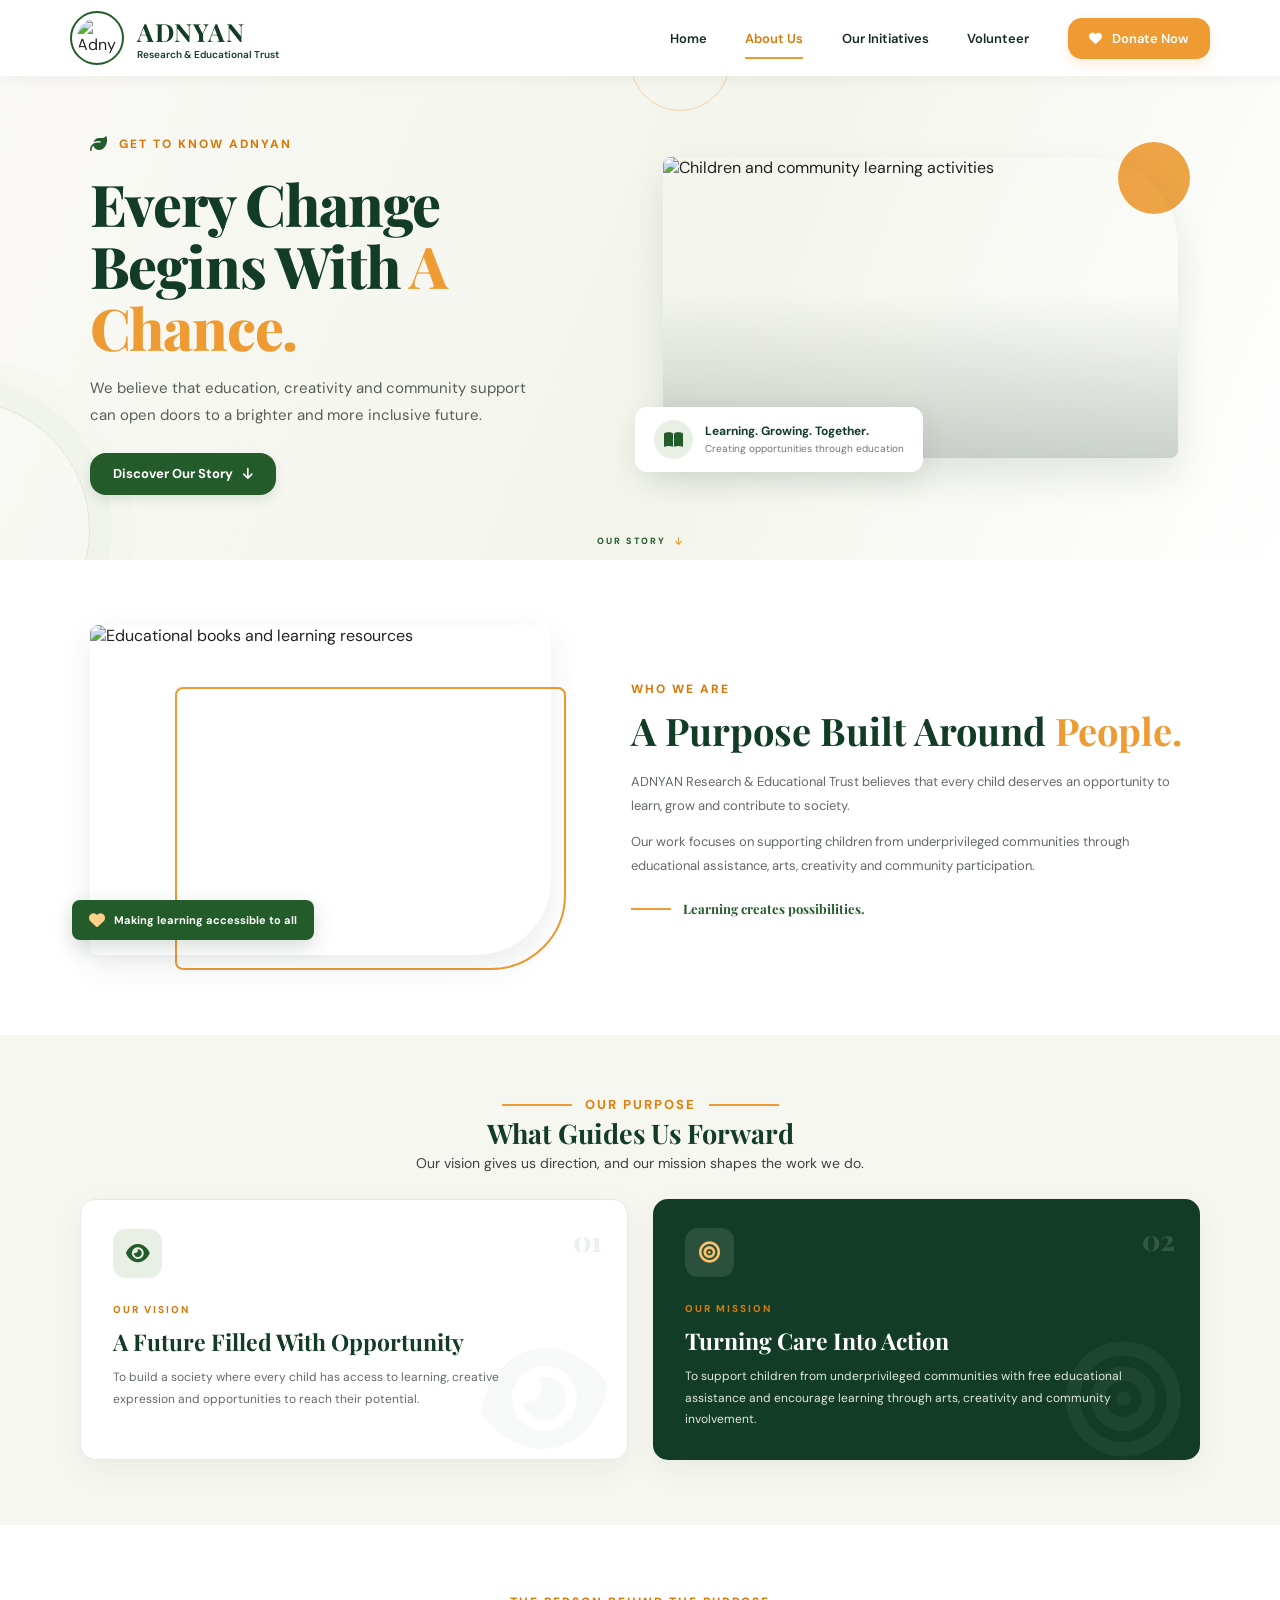
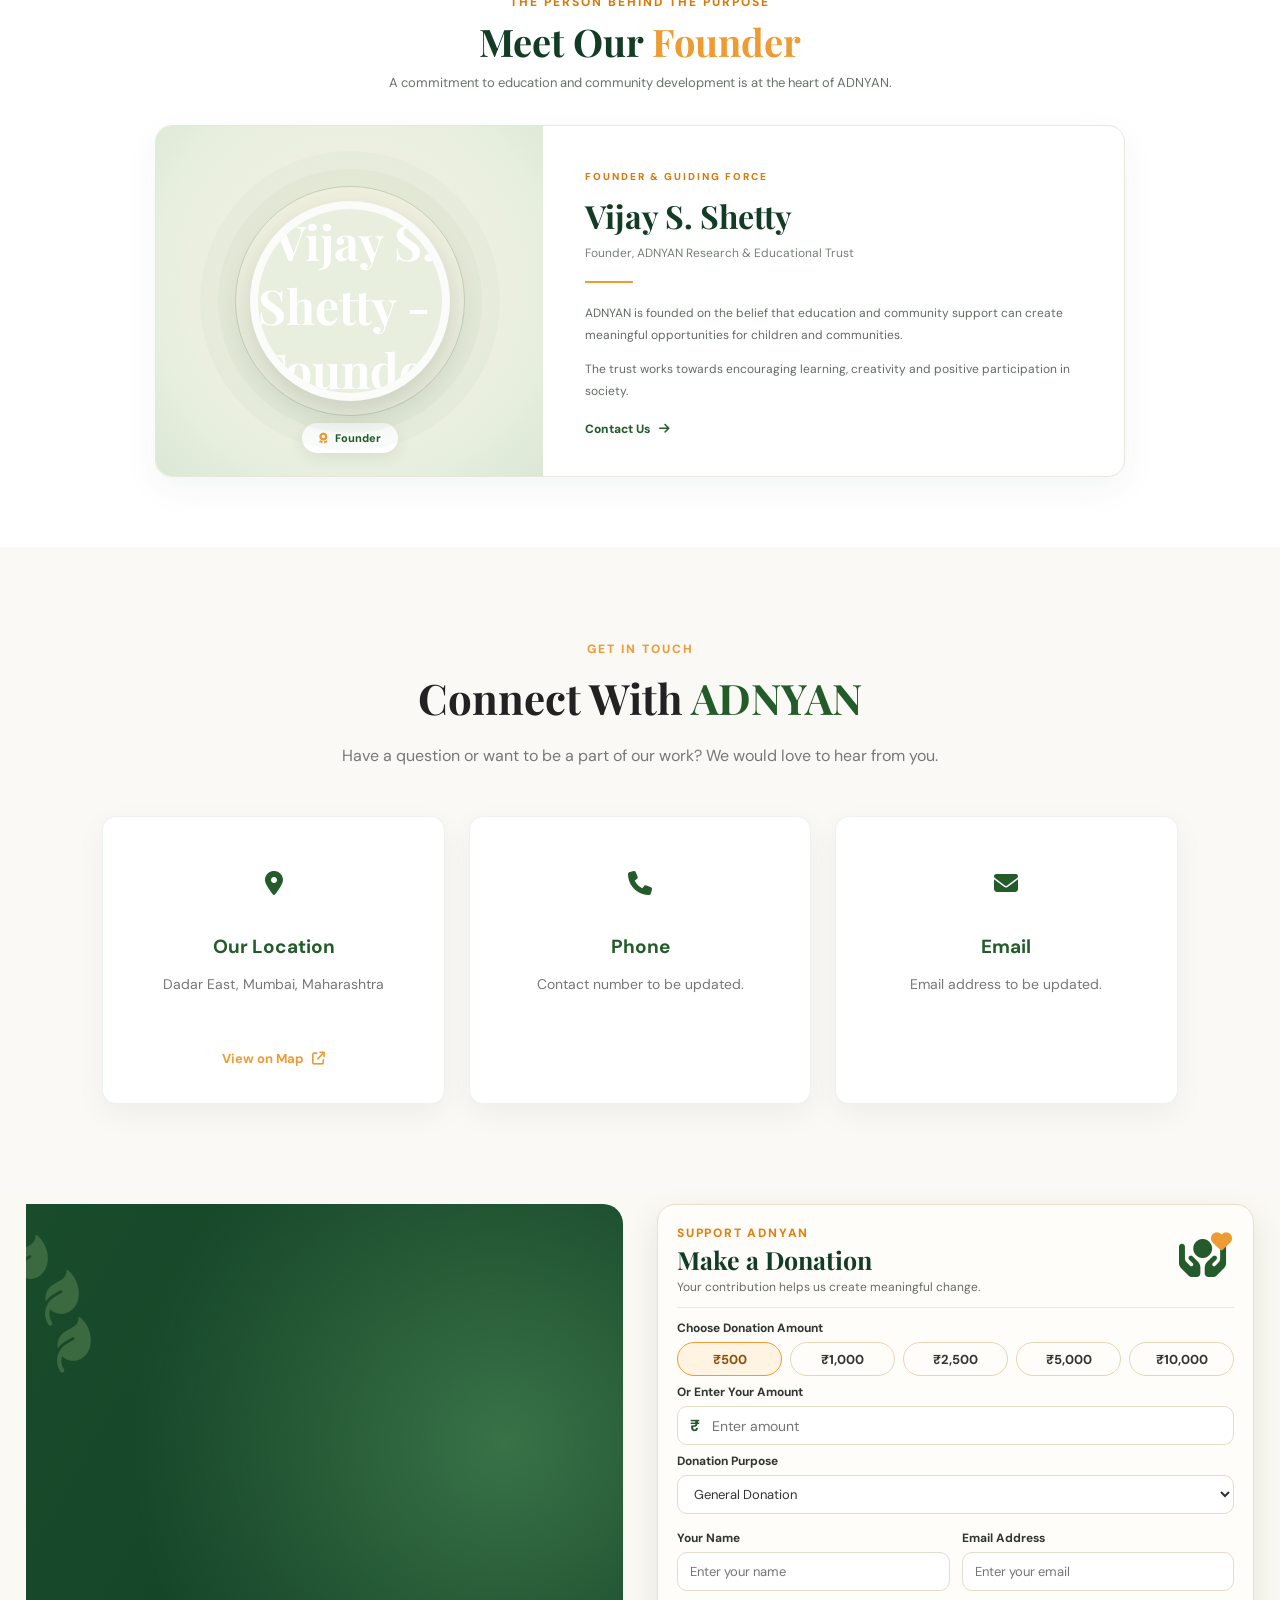
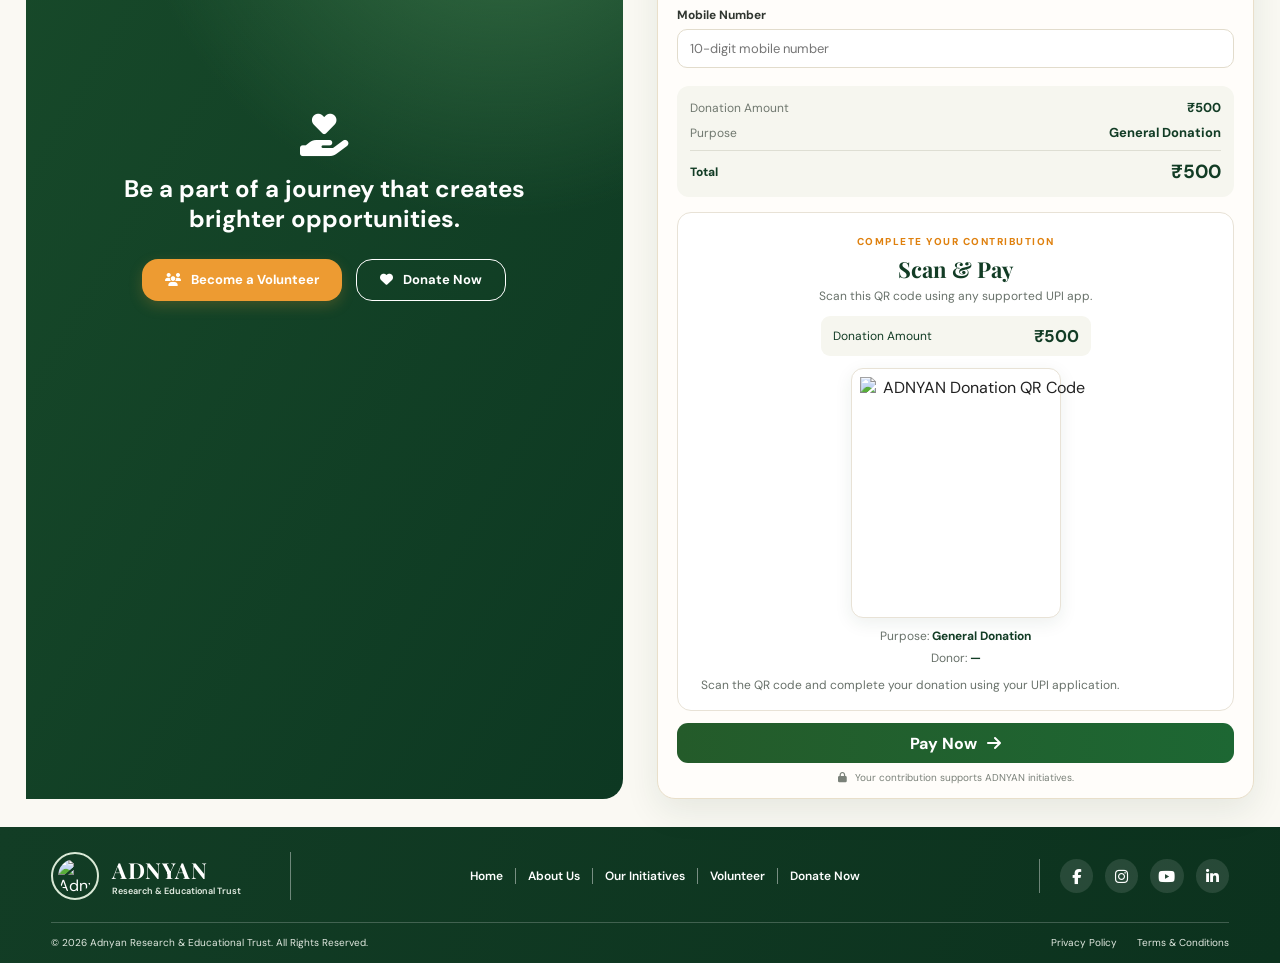
==== aboutus.html @ 784eeb5b "Add files via upload" ====
<!DOCTYPE html>
<html lang="en">
<head>
  <meta charset="UTF-8">
  <meta name="viewport" content="width=device-width, initial-scale=1.0">
  <meta name="description" content="Learn about ADNYAN Research & Educational Trust, its vision, mission and commitment to education and community development.">

  <title>About Us | ADNYAN Research & Educational Trust</title>

  <link rel="preconnect" href="https://fonts.googleapis.com">
  <link rel="preconnect" href="https://fonts.gstatic.com" crossorigin>
  <link href="https://fonts.googleapis.com/css2?family=DM+Sans:wght@400;500;600;700;800&family=Playfair+Display:wght@600;700;800&display=swap" rel="stylesheet">
  <link rel="stylesheet" href="https://cdnjs.cloudflare.com/ajax/libs/font-awesome/6.7.2/css/all.min.css">

  <link rel="stylesheet" href="aboutus.css">
  <script src="aboutus.js" defer></script>
</head>

<body>
  <!-- PAGE LOADER -->
  <div id="page-loader">
    <div class="loader-background"></div>
    <div class="loader-content">
      <div class="loader-logo-wrap">
        <div class="loader-glow"></div>
        <div class="loader-ring ring-one"></div>
        <div class="loader-ring ring-two"></div>
        <img src="images/logo.png" alt="Adnyan Logo" class="loader-logo">
      </div>
      <div class="loader-brand">
        <h1>ADNYAN</h1>
        <p>Research &amp; Educational Trust</p>
      </div>
      <div class="loader-progress">
        <div class="loader-progress-bar"></div>
      </div>
      <div class="loader-status" id="loader-text">Preparing something meaningful...</div>
    </div>
  </div>

  <div id="website">
    <!-- HEADER -->
    <header class="site-header">
      <a class="brand" href="index.html" aria-label="Adnyan home">
        <img src="images/logo.png" alt="Adnyan logo">
        <span>
          <strong>ADNYAN</strong>
          <small>Research &amp; Educational Trust</small>
        </span>
      </a>

      <button class="menu-toggle" id="menuToggle" aria-label="Open navigation" aria-expanded="false">
        <i class="fa-solid fa-bars"></i>
      </button>

      <nav class="navbar" id="navbar" aria-label="Main navigation">
        <a href="index.html">Home</a>
        <a class="active" href="aboutus.html">About Us</a>
        <a href="ourinitiative.html">Our Initiatives</a>
        <a href="volunteer.html">Volunteer</a>
        <a class="nav-donate" href="donate.html">
          <i class="fa-solid fa-heart"></i> Donate Now
        </a>
      </nav>
    </header>

    <main>
      <!-- ABOUT HERO -->
      <section class="about-hero">
        <div class="about-hero-decoration about-circle-one"></div>
        <div class="about-hero-decoration about-circle-two"></div>

        <div class="about-hero-copy reveal">
          <div class="about-eyebrow">
            <i class="fa-solid fa-leaf"></i>
            GET TO KNOW ADNYAN
          </div>

          <h1>Every Change Begins With <span>A Chance.</span></h1>

          <p>
            We believe that education, creativity and community
            support can open doors to a brighter and more inclusive future.
          </p>

          <a href="#our-story" class="btn btn-green">
            Discover Our Story
            <i class="fa-solid fa-arrow-down"></i>
          </a>
        </div>

        <div class="about-hero-visual reveal">
          <div class="about-image-frame">
            <img src="images/banner1.jpeg" alt="Children and community learning activities">
          </div>

          <div class="about-image-caption">
            <span class="caption-icon">
              <i class="fa-solid fa-book-open"></i>
            </span>
            <span>
              <strong>Learning. Growing. Together.</strong>
              <small>Creating opportunities through education</small>
            </span>
          </div>
          <span class="about-orange-dot"></span>
        </div>

        <div class="about-hero-bottom">
          <span>OUR STORY</span>
          <i class="fa-solid fa-arrow-down"></i>
        </div>
      </section>

      <!-- WHO WE ARE -->
      <section class="story-section" id="our-story">
        <div class="story-image-wrap reveal">
          <img src="images/education1.png" alt="Educational books and learning resources">
          <div class="story-image-note">
            <i class="fa-solid fa-heart"></i>
            <span>Making learning accessible to all</span>
          </div>
          <div class="story-image-outline"></div>
        </div>

        <div class="story-copy reveal">
          <span class="section-kicker">WHO WE ARE</span>
          <h2>A Purpose Built Around <span>People.</span></h2>

          <p>
            ADNYAN Research &amp; Educational Trust believes that
            every child deserves an opportunity to learn, grow
            and contribute to society.
          </p>

          <p>
            Our work focuses on supporting children from
            underprivileged communities through educational
            assistance, arts, creativity and community participation.
          </p>

          <div class="story-signature">
            <span class="signature-line"></span>
            <strong>Learning creates possibilities.</strong>
          </div>
        </div>
      </section>

      <!-- VISION AND MISSION -->
      <section class="vision-mission-section">
        <div class="section-heading">
          <span>OUR PURPOSE</span>
          <h2>What Guides Us Forward</h2>
          <p>Our vision gives us direction, and our mission shapes the work we do.</p>
        </div>

        <div class="vision-mission-grid">
          <article class="purpose-card vision-card reveal">
            <div class="purpose-icon"><i class="fa-solid fa-eye"></i></div>
            <span class="purpose-label">OUR VISION</span>
            <h3>A Future Filled With Opportunity</h3>
            <p>
              To build a society where every child has access
              to learning, creative expression and opportunities
              to reach their potential.
            </p>
            <div class="purpose-watermark"><i class="fa-solid fa-eye"></i></div>
            <span class="purpose-number">01</span>
          </article>

          <article class="purpose-card mission-card reveal">
            <div class="purpose-icon"><i class="fa-solid fa-bullseye"></i></div>
            <span class="purpose-label">OUR MISSION</span>
            <h3>Turning Care Into Action</h3>
            <p>
              To support children from underprivileged communities
              with free educational assistance and encourage
              learning through arts, creativity and community involvement.
            </p>
            <div class="purpose-watermark"><i class="fa-solid fa-bullseye"></i></div>
            <span class="purpose-number">02</span>
          </article>
        </div>
      </section>

      <!-- FOUNDER -->
      <section class="founder-section">
        <div class="founder-heading reveal">
          <span class="section-kicker">THE PERSON BEHIND THE PURPOSE</span>
          <h2>Meet Our <span>Founder</span></h2>
          <p>A commitment to education and community development is at the heart of ADNYAN.</p>
        </div>

        <div class="founder-card reveal">
          <div class="founder-visual">
            <div class="founder-photo-placeholder">
              <img src="images/founder.jpeg" alt="Vijay S. Shetty - Founder of ADNYAN">
            </div>
            <div class="founder-visual-label">
              <i class="fa-solid fa-award"></i> Founder
            </div>
            <div class="founder-visual-ring"></div>
          </div>

          <div class="founder-info">
            <span class="founder-small-title">FOUNDER &amp; GUIDING FORCE</span>
            <h3>Vijay S. Shetty</h3>
            <span class="founder-role">Founder, ADNYAN Research &amp; Educational Trust</span>
            <div class="founder-divider"></div>

            <p>
              ADNYAN is founded on the belief that education
              and community support can create meaningful
              opportunities for children and communities.
            </p>
            <p>
              The trust works towards encouraging learning,
              creativity and positive participation in society.
            </p>

            <a href="#contact-us" class="founder-link">
              Contact Us <i class="fa-solid fa-arrow-right"></i>
            </a>
          </div>
        </div>
      </section>

      <!-- CONTACT US -->
      <section class="about-contact-section" id="contact-us">
        <div class="about-contact-heading reveal">
          <span class="section-kicker">GET IN TOUCH</span>
          <h2>Connect With <span>ADNYAN</span></h2>
          <p>Have a question or want to be a part of our work? We would love to hear from you.</p>
        </div>

        <div class="about-contact-grid">
          <article class="about-contact-card reveal">
            <div class="about-contact-icon"><i class="fa-solid fa-location-dot"></i></div>
            <h3>Our Location</h3>
            <p>Dadar East, Mumbai, Maharashtra</p>
            <a href="https://www.google.com/maps/search/?api=1&query=Dadar+East+Mumbai" target="_blank" rel="noopener noreferrer">
              View on Map <i class="fa-solid fa-arrow-up-right-from-square"></i>
            </a>
          </article>

          <article class="about-contact-card reveal">
            <div class="about-contact-icon"><i class="fa-solid fa-phone"></i></div>
            <h3>Phone</h3>
            <p>Contact number to be updated.</p>
          </article>

          <article class="about-contact-card reveal">
            <div class="about-contact-icon"><i class="fa-solid fa-envelope"></i></div>
            <h3>Email</h3>
            <p>Email address to be updated.</p>
          </article>
        </div>
      </section>

      <!-- SUPPORT AND DONATION DASHBOARD -->
      <section class="support-section about-support-section" aria-label="Support and donate to Adnyan">
        <div class="volunteer-panel">
          <div class="leaf-decoration">
            <i class="fa-solid fa-leaf"></i>
            <i class="fa-solid fa-leaf"></i>
            <i class="fa-solid fa-leaf"></i>
          </div>

          <div class="support-heart">
            <i class="fa-solid fa-hand-holding-heart"></i>
          </div>

          <h2>Be a part of a journey that creates brighter opportunities.</h2>

          <div class="support-actions">
            <a class="btn btn-orange" href="volunteer.html">
              <i class="fa-solid fa-users"></i> Become a Volunteer
            </a>
            <a class="btn btn-light-outline" href="#donation-dashboard">
              <i class="fa-solid fa-heart"></i> Donate Now
            </a>
          </div>
        </div>

        <!-- DONATION DASHBOARD -->
        <section class="donation-card" id="donation-dashboard">
          <div class="donation-heading">
            <div>
              <span>SUPPORT ADNYAN</span>
              <h2 id="donation-title">Make a Donation</h2>
              <p>Your contribution helps us create meaningful change.</p>
            </div>
            <div class="donation-mark">
              <i class="fa-solid fa-hands-holding-circle"></i>
              <i class="fa-solid fa-heart"></i>
            </div>
          </div>

          <div id="donationFormView">
            <div class="donation-field">
              <label>Choose Donation Amount</label>
              <div class="amount-options">
                <button type="button" class="amount-btn active" data-amount="500">₹500</button>
                <button type="button" class="amount-btn" data-amount="1000">₹1,000</button>
                <button type="button" class="amount-btn" data-amount="2500">₹2,500</button>
                <button type="button" class="amount-btn" data-amount="5000">₹5,000</button>
                <button type="button" class="amount-btn" data-amount="10000">₹10,000</button>
              </div>
            </div>

            <div class="donation-field">
              <label for="customAmount">Or Enter Your Amount</label>
              <div class="custom-amount-box">
                <span>₹</span>
                <input type="number" id="customAmount" min="1" placeholder="Enter amount">
              </div>
            </div>

            <div class="donation-field">
              <label for="donationPurpose">Donation Purpose</label>
              <select id="donationPurpose" class="donation-select">
                <option>General Donation</option>
                <option>Educational Aid</option>
                <option>Community Nutrition</option>
                <option>Social Awareness</option>
              </select>
            </div>

            <div class="donor-grid">
              <div class="donation-field">
                <label for="donorName">Your Name</label>
                <input type="text" id="donorName" class="donation-input" placeholder="Enter your name">
              </div>

              <div class="donation-field">
                <label for="donorEmail">Email Address</label>
                <input type="email" id="donorEmail" class="donation-input" placeholder="Enter your email">
              </div>

              <div class="donation-field donor-phone">
                <label for="donorPhone">Mobile Number</label>
                <input type="tel" id="donorPhone" class="donation-input" maxlength="10" placeholder="10-digit mobile number">
              </div>
            </div>

            <div class="donation-summary">
              <div>
                <span>Donation Amount</span>
                <strong id="summaryAmount">₹500</strong>
              </div>
              <div>
                <span>Purpose</span>
                <strong id="summaryPurpose">General Donation</strong>
              </div>
              <div class="summary-total">
                <span>Total</span>
                <strong id="summaryTotal">₹500</strong>
              </div>
            </div>

            <!-- QR CODE REMAINS VISIBLE -->
            <div class="payment-step" id="paymentStep">
              <div class="payment-step-heading">
                <span class="payment-kicker">COMPLETE YOUR CONTRIBUTION</span>
                <h3>Scan &amp; Pay</h3>
                <p>Scan this QR code using any supported UPI app.</p>
              </div>

              <div class="payment-amount">
                <span>Donation Amount</span>
                <strong id="paymentAmount">₹500</strong>
              </div>

              <div class="payment-qr-frame">
                <img src="images/qrcode.jpeg" alt="ADNYAN Donation QR Code" id="donationQrImage">
              </div>

              <p class="payment-purpose">
                Purpose: <strong id="paymentPurpose">General Donation</strong>
              </p>
              <p class="payment-donor">
                Donor: <strong id="paymentDonor">—</strong>
              </p>
              <p class="payment-instruction">
                Scan the QR code and complete your donation using your UPI application.
              </p>
            </div>

            <button type="button" class="continue-btn" id="payNowBtn">
              <span>Pay Now</span>
              <i class="fa-solid fa-arrow-right"></i>
            </button>

            <p class="secure-note">
              <i class="fa-solid fa-lock"></i>
              Your contribution supports ADNYAN initiatives.
            </p>
          </div>
        </section>
      </section>
    </main>

    <!-- FOOTER -->
    <footer class="site-footer">
      <div class="footer-main">
        <a class="footer-brand" href="index.html">
          <img src="images/logo.png" alt="Adnyan logo">
          <span>
            <strong>ADNYAN</strong>
            <small>Research &amp; Educational Trust</small>
          </span>
        </a>

        <nav class="footer-nav" aria-label="Footer navigation">
          <a href="index.html">Home</a>
          <a href="aboutus.html">About Us</a>
          <a href="ourinitiative.html">Our Initiatives</a>
          <a href="volunteer.html">Volunteer</a>
          <a href="donate.html">Donate Now</a>
        </nav>

        <div class="footer-social" aria-label="Social media">
          <a href="#" aria-label="Facebook"><i class="fa-brands fa-facebook-f"></i></a>
          <a href="#" aria-label="Instagram"><i class="fa-brands fa-instagram"></i></a>
          <a href="#" aria-label="YouTube"><i class="fa-brands fa-youtube"></i></a>
          <a href="#" aria-label="LinkedIn"><i class="fa-brands fa-linkedin-in"></i></a>
        </div>
      </div>

      <div class="footer-bottom">
        <span>© 2026 Adnyan Research &amp; Educational Trust. All Rights Reserved.</span>
        <div>
          <a href="#">Privacy Policy</a>
          <a href="#">Terms &amp; Conditions</a>
        </div>
      </div>
    </footer>
  </div>
</body>
</html>
---- aboutus.css ----
:root {
  --green: #245b2a;
  --deep: #123c25;
  --deep2: #0e351f;
  --orange: #ed9b32;
  --cream: #faf9f6;
  --pale: #f5f2e9;
  --ink: #222;
  --muted: #68716a;
  --line: #e8e2d6;
  --white: #fff;
  --shadow: 0 12px 35px rgba(27,58,35,.09);
}

* {
  box-sizing: border-box;
}

html {
  scroll-behavior: smooth;
  scroll-padding-top: 90px;
}

body {
  margin: 0;
  color: var(--ink);
  background: #fff;
  font-family: 'DM Sans', Arial, sans-serif;
}

a {
  color: inherit;
  text-decoration: none;
}

img {
  display: block;
  max-width: 100%;
}

button,
input,
select {
  font: inherit;
}

.site-header {
  height: 76px;
  padding: 0 clamp(22px, 5.5vw, 78px);
  display: flex;
  align-items: center;
  justify-content: space-between;
  background: rgba(255,255,255,.97);
  position: sticky;
  top: 0;
  z-index: 20;
  box-shadow: 0 2px 15px rgba(20,45,25,.06);
}

.brand,
.footer-brand {
  display: flex;
  align-items: center;
  gap: 13px;
}

.brand img,
.footer-brand img {
  width: 54px;
  height: 54px;
  object-fit: contain;
  border: 2px solid var(--green);
  border-radius: 50%;
  padding: 5px;
}

.brand span,
.footer-brand span {
  display: flex;
  flex-direction: column;
}

.brand strong,
.footer-brand strong {
  font: 700 25px 'Playfair Display', serif;
  color: var(--deep);
  letter-spacing: .5px;
}

.brand small,
.footer-brand small {
  font: 600 10px 'DM Sans', sans-serif;
  color: var(--deep);
}

.navbar {
  display: flex;
  align-items: center;
  gap: clamp(22px, 3vw, 44px);
  height: 100%;
}

.navbar > a {
  font-size: 13px;
  font-weight: 600;
  color: #182b20;
  position: relative;
}

.navbar > a:not(.nav-donate):after {
  content: "";
  position: absolute;
  left: 0;
  bottom: -12px;
  width: 0;
  height: 2px;
  background: var(--orange);
  transition: .25s;
}

.navbar > a:hover:after,
.navbar > a.active:after {
  width: 100%;
}

.navbar > a.active {
  color: #d8790b;
}

.navbar .nav-donate {
  background: var(--orange);
  color: #fff;
  padding: 12px 21px;
  border-radius: 14px;
  box-shadow: 0 5px 12px #ed9b3230;
}

.nav-donate i {
  margin-right: 7px;
}

.menu-toggle {
  display: none;
  border: 0;
  background: none;
  color: var(--deep);
  font-size: 23px;
}

.hero {
  min-height: 340px;
  display: grid;
  grid-template-columns: 46% 54%;
  position: relative;
  overflow: hidden;
  background: linear-gradient(110deg, #fbfaf6 0%, #f7f5ed 52%, #fff 100%);
  padding: 28px clamp(28px, 6.5vw, 94px) 34px;
  align-items: center;
}

.hero:before {
  content: "";
  position: absolute;
  width: 180px;
  height: 180px;
  border: 1px solid #dfe8d3;
  border-radius: 50%;
  left: -115px;
  top: 20px;
  box-shadow: 0 0 0 22px #e7eddb55, 0 0 0 44px #e7eddb33;
}

.hero-copy {
  position: relative;
  z-index: 2;
  max-width: 520px;
  padding: 12px 0 22px;
}

.eyebrow {
  display: flex;
  align-items: center;
  gap: 12px;
  color: var(--green);
  font-size: 14px;
  font-weight: 700;
  margin-bottom: 15px;
}

.eyebrow i {
  font-size: 18px;
}

.eyebrow span {
  height: 1px;
  width: 38px;
  background: #7c9b78;
}

.hero h1 {
  font-size: clamp(28px, 3vw, 39px);
  line-height: 1.1;
  letter-spacing: -1.1px;
  color: var(--deep);
  margin: 0 0 19px;
  font-weight: 800;
  max-width: 500px;
}

.hero-copy > p {
  font-size: 16px;
  line-height: 1.55;
  max-width: 410px;
  margin: 0 0 20px;
}

.hero-actions {
  display: flex;
  gap: 13px;
  flex-wrap: wrap;
}

.btn {
  min-height: 42px;
  padding: 0 23px;
  border-radius: 16px;
  display: inline-flex;
  align-items: center;
  justify-content: center;
  gap: 10px;
  font-size: 13px;
  font-weight: 700;
  transition: .2s;
}

.btn:hover,
.continue-btn:hover {
  transform: translateY(-2px);
}

.btn-green {
  background: var(--green);
  color: #fff;
  box-shadow: 0 5px 12px #245b2a20;
}

.btn-outline {
  border: 1.5px solid var(--green);
  color: var(--deep);
  background: #fff9;
}

.hero-visual {
  height: 310px;
  position: relative;
  align-self: stretch;
  min-width: 0;
}

.hero-visual img {
  height: 100%;
  width: 100%;
  object-fit: cover;
  object-position: center 38%;
  border-radius: 0 0 0 95px;
  position: relative;
  z-index: 1;
}

.hero-image-shape {
  position: absolute;
  z-index: 2;
  pointer-events: none;
  right: -10vw;
  bottom: -45px;
  width: 115%;
  height: 90px;
  background: var(--orange);
  transform: rotate(-7deg);
  border-top: 10px solid #fff;
  border-radius: 50% 0 0 0;
}

.scroll-cue {
  position: absolute;
  bottom: 0;
  left: 49%;
  z-index: 4;
  display: flex;
  align-items: center;
  flex-direction: column;
  gap: 5px;
  color: var(--green);
  font-size: 10px;
  font-weight: 700;
}

.scroll-cue i {
  width: 26px;
  height: 26px;
  border: 1px solid var(--orange);
  background: white;
  border-radius: 50%;
  display: grid;
  place-items: center;
}

.impact-strip {
  max-width: 1360px;
  margin: 14px auto 0;
  padding: 17px 28px;
  background: #f8f5ed;
  border-radius: 18px;
  display: grid;
  grid-template-columns: repeat(4, 1fr);
}

.impact-item {
  display: flex;
  align-items: center;
  justify-content: center;
  gap: 18px;
  min-height: 54px;
  border-right: 1px solid #cfcabb;
}

.impact-item:last-child {
  border: 0;
}

.impact-item > i {
  font-size: 29px;
  color: var(--green);
}

.impact-item div {
  display: flex;
  flex-direction: column;
  gap: 1px;
}

.impact-item strong {
  font-size: 25px;
  line-height: 1.05;
  color: var(--deep);
  font-weight: 800;
}

.impact-item small {
  font-size: 12px;
  font-weight: 500;
  color: #242424;
}

.content-section {
  padding: 27px clamp(24px, 4vw, 58px) 0;
  max-width: 1440px;
  margin: auto;
}

.section-heading {
  text-align: center;
  margin: 0 auto 17px;
}

.section-heading > span {
  display: inline-flex;
  align-items: center;
  gap: 13px;
  color: #df810f;
  font-weight: 800;
  letter-spacing: 2px;
  font-size: 13px;
}

.section-heading > span:before,
.section-heading > span:after {
  content: "";
  width: 70px;
  height: 2px;
  background: var(--orange);
}

.section-heading h2 {
  font: 700 27px 'Playfair Display', serif;
  color: var(--deep);
  margin: 2px 0 3px;
}

.section-heading p {
  font-size: 14px;
  color: #414141;
  margin: 0;
}

.pillar-grid,
.activity-grid {
  display: grid;
  grid-template-columns: repeat(3, minmax(0, 1fr));
  gap: 22px;
}

.pillar-card {
  position: relative;
  background: #fff;
  border: 1px solid #ece6da;
  border-radius: 13px;
  overflow: hidden;
  box-shadow: 0 2px 5px #173d270c;
  min-width: 0;
}

.pillar-photo {
  height: 118px;
  overflow: hidden;
}

.pillar-photo img {
  width: 100%;
  height: 100%;
  object-fit: cover;
  transition: transform .4s;
}

.pillar-card:hover .pillar-photo img {
  transform: scale(1.04);
}

.pillar-icon {
  position: absolute;
  top: 88px;
  left: 50%;
  transform: translateX(-50%);
  width: 58px;
  height: 58px;
  border-radius: 50%;
  background: #fff;
  border: 1.5px solid var(--orange);
  display: grid;
  place-items: center;
  color: var(--green);
  font-size: 24px;
  box-shadow: 0 3px 10px #00000012;
}

.pillar-body {
  text-align: center;
  padding: 27px 22px 14px;
}

.pillar-body h3 {
  color: var(--deep);
  font-size: 16px;
  margin: 0 0 6px;
}

.pillar-body p {
  font-size: 13px;
  line-height: 1.4;
  margin: 0 auto 8px;
  max-width: 320px;
}

.pillar-body a {
  font-size: 12px;
  font-weight: 800;
  color: var(--green);
}

.pillar-body a i {
  margin-left: 6px;
}

.activities-section {
  padding-top: 25px;
  padding-bottom: 28px;
}

.activities-section .section-heading {
  margin-bottom: 13px;
}

.activity-grid figure {
  margin: 0;
  height: 138px;
  border-radius: 12px;
  overflow: hidden;
  position: relative;
  background: #e7eadf;
}

.activity-grid img {
  width: 100%;
  height: 100%;
  object-fit: cover;
}

.activity-grid figcaption {
  position: absolute;
  bottom: 0;
  left: 0;
  right: 0;
  padding: 23px 14px 10px;
  color: #fff;
  font-size: 13px;
  font-weight: 700;
  background: linear-gradient(transparent, #102d1dba);
}

.support-section {
  display: grid;
  grid-template-columns: 1fr 1fr;
  gap: 34px;
  padding: 0 clamp(20px, 2vw, 30px) 28px;
  align-items: stretch;
  background: #faf9f3;
}

.volunteer-panel {
  position: relative;
  min-height: 290px;
  overflow: hidden;
  border-radius: 0 20px 20px 0;
  background: radial-gradient(circle at 80% 20%, #397247 0%, transparent 35%), linear-gradient(120deg, #194c2b, #0d3822);
  color: #fff;
  display: flex;
  flex-direction: column;
  align-items: center;
  justify-content: center;
  text-align: center;
  padding: 35px 35px 30px;
}

.leaf-decoration {
  position: absolute;
  left: -8px;
  top: 30px;
  display: flex;
  flex-direction: column;
  gap: 0;
  color: #80a76b55;
  font-size: 46px;
  transform: rotate(-30deg);
}

.leaf-decoration i:nth-child(2) {
  margin-left: 20px;
}

.leaf-decoration i:nth-child(3) {
  margin-left: -7px;
}

.support-heart {
  font-size: 43px;
  margin-bottom: 10px;
  color: #fff;
}

.volunteer-panel h2 {
  font-size: 24px;
  line-height: 1.25;
  max-width: 470px;
  margin: 0 0 25px;
}

.support-actions {
  display: flex;
  gap: 14px;
  justify-content: center;
  flex-wrap: wrap;
}

.btn-orange {
  background: var(--orange);
  color: white;
  box-shadow: 0 5px 14px #ed9b3235;
}

.btn-light-outline {
  border: 1.5px solid #fff;
  color: #fff;
  background: transparent;
}

.donation-card {
  background: #fffdfa;
  border: 1px solid #e9dfca;
  border-radius: 18px;
  padding: 17px 20px 15px;
  box-shadow: var(--shadow);
  align-self: center;
  width: 100%;
  max-width: 660px;
  margin: auto;
}

.donation-heading {
  display: flex;
  justify-content: space-between;
  align-items: center;
  border-bottom: 1px solid #eee8dc;
  padding-bottom: 12px;
  margin-bottom: 12px;
}

.donation-heading span {
  font-size: 12px;
  font-weight: 800;
  letter-spacing: 1.8px;
  color: #df810f;
}

.donation-heading h2 {
  font: 700 25px 'Playfair Display', serif;
  color: var(--deep);
  margin: 1px 0 3px;
}

.donation-heading p {
  font-size: 12px;
  color: #656b65;
  margin: 0;
}

.donation-mark {
  width: 62px;
  height: 62px;
  position: relative;
  display: grid;
  place-items: center;
  color: var(--green);
  font-size: 38px;
}

.donation-mark .fa-heart {
  position: absolute;
  color: var(--orange);
  font-size: 21px;
  top: 4px;
  right: 2px;
}

.donation-field {
  margin: 10px 0;
}

.donation-field > label {
  display: block;
  font-size: 12px;
  font-weight: 700;
  color: #303630;
  margin-bottom: 6px;
}

.amount-options {
  display: grid;
  grid-template-columns: repeat(5, 1fr);
  gap: 8px;
}

.amount-btn {
  min-height: 36px;
  border: 1px solid #e7d5b7;
  border-radius: 22px;
  background: #fffdfa;
  color: #333;
  font-size: 13px;
  font-weight: 700;
  cursor: pointer;
  transition: .2s;
}

.amount-btn:hover,
.amount-btn.active {
  border-color: var(--orange);
  background: #fff3e2;
  color: #8b4e08;
}

.custom-amount-box {
  height: 39px;
  border: 1px solid #e2dccc;
  border-radius: 10px;
  display: flex;
  align-items: center;
  gap: 10px;
  padding: 0 12px;
  background: #fff;
}

.custom-amount-box span {
  color: var(--green);
  font-weight: 800;
}

.custom-amount-box input {
  border: 0;
  outline: 0;
  width: 100%;
  font-size: 14px;
  background: transparent;
}

.donation-select,
.donation-input {
  width: 100%;
  height: 39px;
  border: 1px solid #e2dccc;
  border-radius: 10px;
  padding: 0 12px;
  background: #fff;
  color: #333;
  outline-color: var(--green);
  font-size: 13px;
}

.donor-grid {
  display: grid;
  grid-template-columns: 1fr 1fr;
  gap: 0 12px;
}

.donor-phone {
  grid-column: 1/-1;
}

.donation-summary {
  background: #f6f6ef;
  border-radius: 12px;
  padding: 11px 14px;
  margin: 12px 0;
}

.donation-summary > div {
  display: flex;
  justify-content: space-between;
  align-items: center;
  padding: 4px 0;
  font-size: 12px;
}

.donation-summary span {
  color: #70786f;
}

.donation-summary strong {
  color: var(--deep);
  font-size: 13px;
}

.donation-summary .summary-total {
  border-top: 1px solid #deded3;
  margin-top: 5px;
  padding-top: 8px;
}

.summary-total span {
  font-weight: 800;
  color: var(--deep);
}

.summary-total strong {
  font-size: 19px;
}

.continue-btn {
  width: 100%;
  height: 40px;
  border: 0;
  border-radius: 11px;
  background: linear-gradient(90deg, var(--green), #1d6733);
  color: #fff;
  font-weight: 800;
  cursor: pointer;
  display: flex;
  justify-content: center;
  align-items: center;
  gap: 10px;
  transition: .2s;
}

.secure-note {
  text-align: center;
  font-size: 10px;
  color: #7a8179;
  margin: 8px 0 0;
}

.secure-note i {
  margin-right: 5px;
}

.site-footer {
  background: linear-gradient(110deg, #123d25, #0c321e);
  color: #fff;
  padding: 25px clamp(25px, 4vw, 55px) 14px;
}

.footer-main {
  display: grid;
  grid-template-columns: 240px 1fr 190px;
  align-items: center;
  gap: 25px;
  padding-bottom: 22px;
  border-bottom: 1px solid #ffffff35;
}

.footer-brand {
  padding-right: 24px;
  border-right: 1px solid #ffffff65;
}

.footer-brand img {
  border-color: #d9e9d6;
  width: 48px;
  height: 48px;
}

.footer-brand strong {
  color: #fff;
  font-size: 22px;
}

.footer-brand small {
  color: #e5eee4;
  font-size: 9px;
}

.footer-nav {
  display: flex;
  justify-content: center;
  align-items: center;
  gap: 0;
  flex-wrap: wrap;
}

.footer-nav a {
  font-size: 12px;
  font-weight: 600;
  padding: 0 12px;
  border-right: 1px solid #ffffff70;
}

.footer-nav a:last-child {
  border: 0;
}

.footer-social {
  display: flex;
  justify-content: flex-end;
  gap: 12px;
  padding-left: 20px;
  border-left: 1px solid #ffffff65;
}

.footer-social a {
  width: 34px;
  height: 34px;
  border-radius: 50%;
  display: grid;
  place-items: center;
  background: #ffffff1c;
  color: #fff;
  font-size: 15px;
  transition: .2s;
}

.footer-social a:hover {
  background: var(--orange);
}

.footer-bottom {
  display: flex;
  justify-content: space-between;
  gap: 15px;
  padding-top: 13px;
  font-size: 10px;
  color: #e2e9e1;
}

.footer-bottom div {
  display: flex;
  gap: 20px;
}

.footer-bottom a:hover {
  text-decoration: underline;
}

@media (max-width: 900px) {
  .hero {
    grid-template-columns: 1fr 1fr;
    padding-left: 28px;
    padding-right: 28px;
  }

  .hero h1 {
    font-size: 30px;
  }

  .impact-strip {
    margin-left: 15px;
    margin-right: 15px;
    padding: 14px;
  }

  .impact-item {
    gap: 10px;
  }

  .impact-item > i {
    font-size: 23px;
  }

  .impact-item strong {
    font-size: 21px;
  }

  .impact-item small {
    font-size: 10px;
  }

  .support-section {
    gap: 18px;
  }

  .volunteer-panel {
    padding: 25px 18px;
  }

  .volunteer-panel h2 {
    font-size: 21px;
  }

  .donation-card {
    padding: 15px;
  }

  .footer-main {
    grid-template-columns: 190px 1fr;
  }

  .footer-social {
    grid-column: 1/-1;
    border: 0;
    padding: 0;
    justify-content: center;
  }

  .footer-nav a {
    padding: 5px 8px;
  }
}

@media (max-width: 650px) {
  .site-header {
    height: 68px;
    padding: 0 18px;
  }

  .brand img {
    width: 45px;
    height: 45px;
  }

  .brand strong {
    font-size: 21px;
  }

  .brand small {
    font-size: 9px;
  }

  .menu-toggle {
    display: block;
  }

  .navbar {
    display: none;
    position: absolute;
    top: 68px;
    left: 0;
    right: 0;
    height: auto;
    padding: 16px 22px 20px;
    background: #fff;
    box-shadow: 0 12px 18px #173d2715;
    flex-direction: column;
    align-items: stretch;
    gap: 0;
  }

  .navbar.open {
    display: flex;
  }

  .navbar > a {
    padding: 12px 4px;
  }

  .navbar > a:not(.nav-donate):after {
    display: none;
  }

  .navbar .nav-donate {
    text-align: center;
    margin-top: 8px;
  }

  .hero {
    display: flex;
    flex-direction: column;
    align-items: stretch;
    padding: 30px 20px 38px;
    gap: 22px;
  }

  .hero-copy {
    padding: 0;
  }

  .hero h1 {
    font-size: 30px;
  }

  .hero-copy > p {
    font-size: 14px;
  }

  .hero-visual {
    height: 230px;
  }

  .hero-visual img {
    border-radius: 18px 18px 18px 55px;
  }

  .hero-image-shape {
    bottom: -37px;
    height: 65px;
  }

  .scroll-cue {
    left: calc(50% - 13px);
    bottom: 1px;
  }

  .impact-strip {
    grid-template-columns: 1fr 1fr;
    gap: 0;
    margin: 12px 12px 0;
    padding: 10px;
  }

  .impact-item {
    justify-content: flex-start;
    padding: 12px 8px;
    border-right: 0;
    border-bottom: 1px solid #d8d3c7;
  }

  .impact-item:nth-child(odd) {
    border-right: 1px solid #d8d3c7;
  }

  .impact-item:nth-last-child(-n+2) {
    border-bottom: 0;
  }

  .impact-item > i {
    font-size: 22px;
  }

  .impact-item strong {
    font-size: 20px;
  }

  .impact-item small {
    font-size: 10px;
  }

  .content-section {
    padding: 27px 16px 0;
  }

  .section-heading h2 {
    font-size: 24px;
  }

  .section-heading p {
    font-size: 12px;
  }

  .section-heading > span:before,
  .section-heading > span:after {
    width: 35px;
  }

  .pillar-grid,
  .activity-grid {
    grid-template-columns: 1fr;
    gap: 15px;
  }

  .pillar-photo {
    height: 160px;
  }

  .pillar-icon {
    top: 130px;
  }

  .pillar-body {
    padding-top: 28px;
  }

  .activity-grid figure {
    height: 190px;
  }

  .activities-section {
    padding-bottom: 24px;
  }

  .support-section {
    grid-template-columns: 1fr;
    padding: 0 12px 22px;
    gap: 14px;
  }

  .volunteer-panel {
    min-height: 255px;
    border-radius: 17px;
    padding: 28px 18px;
  }

  .volunteer-panel h2 {
    font-size: 22px;
  }

  .support-actions {
    gap: 9px;
  }

  .btn {
    padding: 0 15px;
    font-size: 12px;
  }

  .donation-card {
    padding: 16px 14px;
  }

  .donation-heading h2 {
    font-size: 23px;
  }

  .donation-heading p {
    font-size: 11px;
  }

  .donation-mark {
    font-size: 31px;
    width: 48px;
  }

  .amount-options {
    grid-template-columns: repeat(3, 1fr);
  }

  .donor-grid {
    grid-template-columns: 1fr;
  }

  .donor-phone {
    grid-column: auto;
  }

  .site-footer {
    padding: 23px 18px 14px;
  }

  .footer-main {
    grid-template-columns: 1fr;
    justify-items: center;
    gap: 18px;
  }

  .footer-brand {
    border: 0;
    padding: 0;
  }

  .footer-nav {
    gap: 4px 0;
  }

  .footer-nav a {
    font-size: 11px;
    padding: 5px 8px;
  }

  .footer-social {
    grid-column: auto;
  }

  .footer-bottom {
    flex-direction: column;
    align-items: center;
    text-align: center;
    font-size: 9px;
  }

  .footer-bottom div {
    gap: 14px;
  }
}

@media (prefers-reduced-motion: reduce) {
  html {
    scroll-behavior: auto;
  }

  *,
  *:before,
  *:after {
    transition: none !important;
    animation: none !important;
  }
}


/* =========================================================
   ORIGINAL ADNYAN PAGE LOADER
========================================================= */

#website {
  opacity: 0;
  visibility: hidden;
  transform: translateY(20px) scale(.99);
  transition: opacity .9s ease, transform .9s ease, visibility .9s;
}

body.loaded #website {
  opacity: 1;
  visibility: visible;
  transform: translateY(0) scale(1);
}

#page-loader {
  position: fixed;
  inset: 0;
  z-index: 99999;
  display: flex;
  align-items: center;
  justify-content: center;
  background: radial-gradient(circle at center, #284d30 0%, #142d20 45%, #081a12 100%);
  transition: opacity .8s ease, visibility .8s ease;
}

#page-loader.hide {
  opacity: 0;
  visibility: hidden;
}

.loader-background {
  position: absolute;
  inset: 0;
  opacity: .15;
  background-image:
    linear-gradient(rgba(255,255,255,.05) 1px, transparent 1px),
    linear-gradient(90deg, rgba(255,255,255,.05) 1px, transparent 1px);
  background-size: 50px 50px;
}

.loader-content {
  position: relative;
  z-index: 5;
  text-align: center;
}

.loader-logo-wrap {
  position: relative;
  width: 145px;
  height: 145px;
  margin: 0 auto 25px;
  display: flex;
  align-items: center;
  justify-content: center;
}

.loader-logo {
  width: 82px;
  height: 82px;
  object-fit: contain;
}

.loader-glow {
  position: absolute;
  width: 110px;
  height: 110px;
  border-radius: 50%;
  background: radial-gradient(circle, rgba(237,155,50,.4), transparent 70%);
  animation: pulse 2s infinite;
}

.loader-ring {
  position: absolute;
  inset: 5px;
  border-radius: 50%;
  border: 1px solid rgba(255,255,255,.25);
}

.ring-one {
  border-top-color: var(--orange);
  animation: rotate 4s linear infinite;
}

.ring-two {
  inset: 18px;
  border-bottom-color: var(--orange);
  animation: rotateReverse 3s linear infinite;
}

.loader-brand h1 {
  color: #fff;
  font-size: 38px;
  letter-spacing: 5px;
  margin: 0;
}

.loader-brand p {
  margin-top: 7px;
  color: rgba(255,255,255,.65);
  font-size: 11px;
  letter-spacing: 2px;
}

.loader-progress {
  width: 220px;
  height: 3px;
  margin: 25px auto 12px;
  overflow: hidden;
  background: rgba(255,255,255,.12);
}

.loader-progress-bar {
  height: 100%;
  width: 0;
  background: linear-gradient(90deg, var(--orange), #ffd18a);
  animation: loading 2.3s forwards;
}

.loader-status {
  color: rgba(255,255,255,.5);
  font-size: 11px;
}

@keyframes loading {
  0% {
    width: 0;
  }

  100% {
    width: 100%;
  }
}

@keyframes pulse {
  0%, 100% {
    transform: scale(.8);
    opacity: .5;
  }

  50% {
    transform: scale(1.2);
    opacity: 1;
  }
}

@keyframes rotate {
  to {
    transform: rotate(360deg);
  }
}

@keyframes rotateReverse {
  to {
    transform: rotate(-360deg);
  }
}

/* FOOTER: orange hover effect for all five page links */

.footer-nav a {
  transition: color .25s ease, background-color .25s ease;
}

.footer-nav a:hover,
.footer-nav a:focus-visible {
  color: var(--orange);
}

.footer-bottom a {
  transition: color .25s ease;
}

.footer-bottom a:hover,
.footer-bottom a:focus-visible {
  color: var(--orange);
}

/* Keep the donation dashboard compact without removing fields */

.donation-card {
  padding: 16px 19px 14px;
}

.donation-field {
  margin: 8px 0;
}

.donation-summary {
  padding: 9px 13px;
  margin: 10px 0;
}

.amount-btn {
  min-height: 34px;
}

@media (prefers-reduced-motion: reduce) {
  #website,
  #page-loader,
  .loader-glow,
  .loader-ring,
  .loader-progress-bar {
    transition: none !important;
    animation: none !important;
  }
}


/* Keep animated impact numbers aligned while they count up. */

.impact-item strong .counter {
  display: inline-block;
  min-width: 1ch;
  font-variant-numeric: tabular-nums;
}


/* =========================================================
   ABOUT US PAGE - MATCHING ADNYAN HOME PAGE DESIGN
========================================================= */

.about-hero {
  min-height: 410px;
  position: relative;
  overflow: hidden;
  display: grid;
  grid-template-columns: 1fr 1fr;
  align-items: center;
  gap: 45px;
  padding: 48px clamp(28px, 7vw, 100px) 55px;
  background: linear-gradient(112deg, #faf9f6 0%, #f3f5ec 55%, #fff 100%);
}

.about-hero-copy {
  position: relative;
  z-index: 2;
  max-width: 560px;
  padding: 10px 0;
}

.about-eyebrow,
.section-kicker {
  display: inline-flex;
  align-items: center;
  gap: 10px;
  color: #d8790b;
  font-size: 12px;
  font-weight: 800;
  letter-spacing: 2px;
}

.about-eyebrow i {
  font-size: 17px;
  color: var(--green);
}

.about-hero h1 {
  max-width: 560px;
  margin: 17px 0 16px;
  color: var(--deep);
  font: 800 clamp(36px, 4.5vw, 58px)/1.08 'Playfair Display', serif;
  letter-spacing: -1.2px;
}

.about-hero h1 span,
.story-copy h2 span,
.founder-heading h2 span {
  color: var(--orange);
}

.about-hero-copy > p {
  max-width: 450px;
  margin: 0 0 24px;
  color: #555f56;
  font-size: 15px;
  line-height: 1.8;
}

.about-hero-visual {
  height: 315px;
  position: relative;
  z-index: 1;
  max-width: 590px;
  width: 100%;
  justify-self: end;
  padding: 0 12px 14px 0;
}

.about-image-frame {
  height: 100%;
  width: 100%;
  overflow: hidden;
  border-radius: 8px 90px 8px 8px;
  position: relative;
  z-index: 1;
  box-shadow: 0 18px 38px #183b241c;
}

.about-image-frame:after {
  content: "";
  position: absolute;
  inset: 0;
  background: linear-gradient(0deg, #102b1b35, transparent 55%);
}

.about-image-frame img {
  width: 100%;
  height: 100%;
  object-fit: cover;
  object-position: center 38%;
}

.about-image-caption {
  position: absolute;
  z-index: 3;
  left: -28px;
  bottom: 0;
  display: flex;
  align-items: center;
  gap: 12px;
  padding: 13px 19px;
  background: #fff;
  border-radius: 12px;
  box-shadow: 0 9px 28px #193b241a;
}

.caption-icon {
  width: 39px;
  height: 39px;
  border-radius: 50%;
  display: grid;
  place-items: center;
  background: #e8f0e5;
  color: var(--green);
  font-size: 17px;
}

.about-image-caption > span:last-child {
  display: flex;
  flex-direction: column;
  gap: 3px;
}

.about-image-caption strong {
  font-size: 12px;
  color: var(--deep);
}

.about-image-caption small {
  font-size: 10px;
  color: #6d766d;
}

.about-orange-dot {
  position: absolute;
  z-index: 0;
  right: 0;
  top: -15px;
  width: 72px;
  height: 72px;
  border-radius: 50%;
  background: var(--orange);
  opacity: .9;
}

.about-hero-decoration {
  position: absolute;
  border: 1px solid #dce8d8;
  border-radius: 50%;
  pointer-events: none;
}

.about-circle-one {
  width: 260px;
  height: 260px;
  left: -170px;
  bottom: -100px;
  box-shadow: 0 0 0 22px #e5eddf55, 0 0 0 44px #e5eddf33;
}

.about-circle-two {
  width: 100px;
  height: 100px;
  right: 43%;
  top: -65px;
  border-color: #ed9b3260;
}

.about-hero-bottom {
  position: absolute;
  bottom: 13px;
  left: 50%;
  transform: translateX(-50%);
  display: flex;
  align-items: center;
  gap: 9px;
  color: var(--green);
  font-size: 9px;
  font-weight: 800;
  letter-spacing: 2px;
}

.about-hero-bottom i {
  color: var(--orange);
}

.story-section {
  max-width: 1300px;
  margin: 0 auto;
  padding: 65px clamp(25px, 7vw, 95px);
  display: grid;
  grid-template-columns: .92fr 1.08fr;
  align-items: center;
  gap: 65px;
}

.story-image-wrap {
  height: 345px;
  position: relative;
  padding: 0 15px 15px 0;
}

.story-image-wrap > img {
  width: 100%;
  height: 100%;
  object-fit: cover;
  border-radius: 8px 8px 75px 8px;
  position: relative;
  z-index: 1;
  box-shadow: 0 12px 32px #183b2417;
}

.story-image-outline {
  position: absolute;
  right: 0;
  bottom: 0;
  width: 82%;
  height: 82%;
  border: 2px solid var(--orange);
  border-radius: 8px 8px 75px 8px;
}

.story-image-note {
  position: absolute;
  z-index: 2;
  left: -18px;
  bottom: 30px;
  display: flex;
  align-items: center;
  gap: 9px;
  background: var(--green);
  color: #fff;
  padding: 12px 17px;
  border-radius: 8px;
  font-size: 11px;
  font-weight: 700;
  box-shadow: 0 7px 20px #153b252c;
}

.story-image-note i {
  color: #ffd18a;
  font-size: 16px;
}

.story-copy h2,
.founder-heading h2 {
  font: 700 clamp(27px, 3vw, 38px)/1.2 'Playfair Display', serif;
  color: var(--deep);
  margin: 10px 0 17px;
}

.story-copy > p {
  font-size: 13px;
  line-height: 1.85;
  color: #626b63;
  margin: 0 0 12px;
}

.story-signature {
  display: flex;
  align-items: center;
  gap: 12px;
  margin-top: 22px;
  color: var(--green);
  font: 700 13px 'Playfair Display', serif;
}

.signature-line {
  width: 40px;
  height: 2px;
  background: var(--orange);
}

.vision-mission-section {
  padding: 55px clamp(22px, 6vw, 85px) 65px;
  background: #f7f7f1;
}

.section-heading {
  margin-bottom: 27px;
}

.section-heading > span {
  letter-spacing: 2px;
}

.vision-mission-grid {
  max-width: 1120px;
  margin: auto;
  display: grid;
  grid-template-columns: 1fr 1fr;
  gap: 25px;
}

.purpose-card {
  min-height: 255px;
  position: relative;
  overflow: hidden;
  padding: 29px 32px;
  border-radius: 15px;
  box-shadow: 0 10px 28px #183b2410;
}

.vision-card {
  background: #fff;
  border: 1px solid #e7ebdf;
}

.mission-card {
  background: var(--deep);
  color: #fff;
}

.purpose-icon {
  width: 49px;
  height: 49px;
  display: grid;
  place-items: center;
  border-radius: 13px;
  background: #e8f0e5;
  color: var(--green);
  font-size: 21px;
  margin-bottom: 19px;
}

.mission-card .purpose-icon {
  background: #ffffff1b;
  color: #ffc16b;
}

.purpose-label {
  font-size: 10px;
  letter-spacing: 2px;
  font-weight: 800;
  color: #d8790b;
}

.purpose-card h3 {
  position: relative;
  z-index: 1;
  font: 700 23px 'Playfair Display', serif;
  color: var(--deep);
  margin: 8px 0 10px;
}

.mission-card h3 {
  color: #fff;
}

.purpose-card p {
  position: relative;
  z-index: 1;
  max-width: 440px;
  font-size: 12px;
  line-height: 1.8;
  color: #626b63;
  margin: 0;
}

.mission-card p {
  color: #e0e9df;
}

.purpose-watermark {
  position: absolute;
  right: 18px;
  bottom: -18px;
  font-size: 115px;
  color: #245b2a0a;
  transform: rotate(-12deg);
}

.mission-card .purpose-watermark {
  color: #ffffff0c;
}

.purpose-number {
  position: absolute;
  right: 25px;
  top: 22px;
  color: #245b2a18;
  font: 800 28px 'Playfair Display', serif;
}

.mission-card .purpose-number {
  color: #ffffff24;
}

.founder-section {
  padding: 65px clamp(22px, 6vw, 85px) 70px;
  max-width: 1300px;
  margin: auto;
}

.founder-heading {
  text-align: center;
  margin: 0 auto 30px;
  max-width: 620px;
}

.founder-heading h2 {
  margin: 8px 0;
}

.founder-heading > p {
  font-size: 13px;
  color: #697169;
  line-height: 1.7;
  margin: 0;
}

.founder-card {
  display: grid;
  grid-template-columns: .8fr 1.2fr;
  max-width: 970px;
  margin: auto;
  background: #fff;
  border: 1px solid #e9e6dc;
  border-radius: 17px;
  overflow: hidden;
  box-shadow: 0 12px 35px #173d270d;
}

.founder-visual {
  min-height: 330px;
  position: relative;
  display: grid;
  place-items: center;
  overflow: hidden;
  background: radial-gradient(circle at 50% 45%, #f8f1df 0%, #e8efdf 70%, #dbe7d5 100%);
}

.founder-photo-placeholder {
  width: 170px;
  height: 170px;
  border-radius: 50%;
  display: grid;
  place-items: center;
  position: relative;
  background: linear-gradient(145deg, #245b2a, #123c25);
  border: 8px solid #ffffffb8;
  box-shadow: 0 12px 30px #173d2730;
  color: #fff;
  font: 700 48px 'Playfair Display', serif;
}

.founder-photo-placeholder i {
  position: absolute;
  right: -17px;
  bottom: 5px;
  width: 43px;
  height: 43px;
  display: grid;
  place-items: center;
  border-radius: 50%;
  background: var(--orange);
  border: 4px solid #fff;
  color: #fff;
  font-size: 16px;
}

.founder-visual-ring {
  position: absolute;
  width: 230px;
  height: 230px;
  border: 1px solid #245b2a35;
  border-radius: 50%;
  box-shadow: 0 0 0 17px #245b2a08, 0 0 0 35px #245b2a06;
  pointer-events: none;
}

.founder-visual-label {
  position: absolute;
  bottom: 23px;
  left: 50%;
  transform: translateX(-50%);
  display: flex;
  align-items: center;
  gap: 8px;
  padding: 8px 17px;
  border-radius: 30px;
  background: #fff;
  color: var(--green);
  font-size: 11px;
  font-weight: 800;
  box-shadow: 0 5px 16px #173d2715;
  white-space: nowrap;
}

.founder-visual-label i {
  color: var(--orange);
}

.founder-info {
  padding: 38px 42px;
  align-self: center;
}

.founder-small-title {
  font-size: 10px;
  font-weight: 800;
  letter-spacing: 2px;
  color: #d8790b;
}

.founder-info h3 {
  font: 700 32px 'Playfair Display', serif;
  color: var(--deep);
  margin: 9px 0 4px;
}

.founder-role {
  font-size: 12px;
  color: #768076;
}

.founder-divider {
  height: 2px;
  width: 48px;
  background: var(--orange);
  margin: 19px 0;
}

.founder-info p {
  font-size: 12px;
  line-height: 1.85;
  color: #626b63;
  margin: 0 0 12px;
}

.founder-link {
  display: inline-flex;
  align-items: center;
  gap: 9px;
  margin-top: 7px;
  color: var(--green);
  font-size: 12px;
  font-weight: 800;
  transition: .2s;
}

.founder-link:hover {
  color: #d8790b;
  gap: 13px;
}

.values-section {
  padding: 58px clamp(22px, 5vw, 75px) 70px;
  background: #faf9f6;
}

.values-grid {
  max-width: 1200px;
  margin: auto;
  display: grid;
  grid-template-columns: repeat(5, minmax(0, 1fr));
  gap: 15px;
}

.value-card {
  position: relative;
  min-height: 205px;
  padding: 23px 17px 20px;
  background: #fff;
  border: 1px solid #eee9df;
  border-radius: 13px;
  overflow: hidden;
  transition: transform .25s, box-shadow .25s, border-color .25s;
}

.value-card:hover {
  transform: translateY(-6px);
  border-color: #edc58f;
  box-shadow: 0 12px 25px #183b2410;
}

.value-icon {
  width: 43px;
  height: 43px;
  display: grid;
  place-items: center;
  border-radius: 12px;
  background: #eaf1e6;
  color: var(--green);
  font-size: 18px;
  margin-bottom: 17px;
}

.value-card h3 {
  font: 700 17px 'Playfair Display', serif;
  color: var(--deep);
  margin: 0 0 8px;
}

.value-card p {
  font-size: 11px;
  line-height: 1.7;
  color: #68716a;
  margin: 0;
  max-width: 190px;
}

.value-card > span {
  position: absolute;
  right: 13px;
  top: 10px;
  color: #245b2a16;
  font: 800 21px 'Playfair Display', serif;
}

.about-support-section {
  padding-top: 10px;
}

.reveal {
  opacity: 0;
  transform: translateY(22px);
  transition: opacity .7s ease, transform .7s ease;
}

.reveal.is-visible {
  opacity: 1;
  transform: translateY(0);
}

@media (max-width: 950px) {
  .about-hero {
    gap: 25px;
    padding-left: 35px;
    padding-right: 35px;
  }

  .about-hero h1 {
    font-size: 43px;
  }

  .about-hero-visual {
    height: 280px;
  }

  .story-section {
    gap: 38px;
    padding-left: 35px;
    padding-right: 35px;
  }

  .values-grid {
    grid-template-columns: repeat(3, minmax(0, 1fr));
  }

  .value-card {
    min-height: 180px;
  }
}

@media (max-width: 650px) {
  .about-hero {
    display: flex;
    flex-direction: column;
    align-items: stretch;
    gap: 26px;
    padding: 37px 20px 52px;
  }

  .about-hero h1 {
    font-size: 37px;
    max-width: 440px;
  }

  .about-hero-copy > p {
    font-size: 13px;
  }

  .about-hero-visual {
    height: 235px;
    width: calc(100% - 10px);
    margin-left: 10px;
  }

  .about-image-frame {
    border-radius: 8px 55px 8px 8px;
  }

  .about-image-caption {
    left: -10px;
    padding: 10px 12px;
  }

  .caption-icon {
    width: 34px;
    height: 34px;
  }

  .about-image-caption strong {
    font-size: 10px;
  }

  .about-image-caption small {
    font-size: 9px;
  }

  .about-orange-dot {
    width: 52px;
    height: 52px;
    right: -3px;
  }

  .about-hero-bottom {
    bottom: 12px;
  }

  .story-section {
    grid-template-columns: 1fr;
    gap: 28px;
    padding: 42px 22px 48px;
  }

  .story-image-wrap {
    height: 250px;
    margin: 0 8px 0 10px;
  }

  .story-copy h2 {
    font-size: 29px;
  }

  .story-copy > p {
    font-size: 12px;
  }

  .vision-mission-section {
    padding: 43px 17px 48px;
  }

  .vision-mission-grid {
    grid-template-columns: 1fr;
    gap: 14px;
  }

  .purpose-card {
    min-height: 230px;
    padding: 24px 22px;
  }

  .purpose-card h3 {
    font-size: 21px;
  }

  .purpose-card p {
    font-size: 11px;
  }

  .founder-section {
    padding: 45px 18px 50px;
  }

  .founder-card {
    grid-template-columns: 1fr;
  }

  .founder-visual {
    min-height: 245px;
  }

  .founder-photo-placeholder {
    width: 135px;
    height: 135px;
    font-size: 39px;
  }

  .founder-visual-ring {
    width: 190px;
    height: 190px;
  }

  .founder-info {
    padding: 27px 23px 30px;
  }

  .founder-info h3 {
    font-size: 28px;
  }

  .founder-info p {
    font-size: 11px;
  }

  .values-section {
    padding: 43px 17px 50px;
  }

  .values-grid {
    grid-template-columns: 1fr 1fr;
    gap: 11px;
  }

  .value-card {
    min-height: 180px;
    padding: 18px 13px;
  }

  .value-card h3 {
    font-size: 16px;
  }

  .value-card p {
    font-size: 10px;
  }

  .about-support-section {
    padding-top: 0;
  }
}

@media (max-width: 380px) {
  .about-hero h1 {
    font-size: 32px;
  }

  .values-grid {
    grid-template-columns: 1fr;
  }

  .value-card {
    min-height: 145px;
  }

  .about-image-caption {
    max-width: calc(100% + 5px);
  }
}

@media (prefers-reduced-motion: reduce) {
  .reveal,
  .reveal.is-visible {
    opacity: 1;
    transform: none;
    transition: none;
  }
}


/* QR payment step — added while retaining the original About Us styling. */

.payment-step {
  text-align: center;
  padding: 8px 4px 2px;
}

.payment-step[hidden],
#donationFormView[hidden] {
  display: none !important;
}

.payment-step-heading .payment-kicker {
  color: #df810f;
  font-size: 11px;
  font-weight: 800;
  letter-spacing: 1.5px;
}

.payment-step-heading h3 {
  color: var(--deep);
  font: 700 25px 'Playfair Display', serif;
  margin: 4px 0;
}

.payment-step-heading p {
  color: var(--muted);
  font-size: 12px;
  margin: 0 0 13px;
}

.payment-amount {
  display: flex;
  justify-content: space-between;
  align-items: center;
  gap: 12px;
  max-width: 340px;
  margin: 0 auto 12px;
  padding: 11px 14px;
  border-radius: 11px;
  background: #f6f6ef;
  color: var(--deep);
  font-size: 12px;
}

.payment-amount strong {
  font-size: 20px;
}

.payment-qr-frame {
  width: min(100%, 250px);
  min-height: 250px;
  margin: 0 auto 10px;
  padding: 10px;
  display: grid;
  place-items: center;
  background: #fff;
  border: 1px solid #e8e2d6;
  border-radius: 14px;
  box-shadow: 0 5px 18px rgba(27,58,35,.08);
}

.payment-qr-frame img {
  width: 100%;
  aspect-ratio: 1;
  object-fit: contain;
}

.payment-purpose,
.payment-donor {
  margin: 5px 0;
  color: #606960;
  font-size: 12px;
  overflow-wrap: anywhere;
}

.payment-purpose strong,
.payment-donor strong {
  color: var(--deep);
}

.payment-instruction {
  max-width: 440px;
  margin: 12px auto 5px;
  color: #4f5c51;
  font-size: 11px;
  line-height: 1.5;
}

.payment-disclaimer {
  max-width: 440px;
  margin: 5px auto 13px;
  color: #8a5a24;
  font-size: 10px;
  line-height: 1.45;
}

.payment-back-btn {
  min-height: 39px;
  padding: 0 17px;
  border: 1px solid var(--green);
  border-radius: 10px;
  background: #fff;
  color: var(--green);
  font-size: 12px;
  font-weight: 800;
  cursor: pointer;
  transition: .2s;
}

.payment-back-btn:hover {
  background: #f0f5ee;
  transform: translateY(-1px);
}

@media (max-width: 650px) {
  .payment-step-heading h3 {
    font-size: 23px;
  }

  .payment-qr-frame {
    width: min(100%, 230px);
    min-height: 230px;
  }
}


/* =====================================
   ABOUT US - CONTACT SECTION
===================================== */

.about-contact-section {
  padding: 90px 8%;
  background: var(--cream);
}

.about-contact-heading {
  max-width: 650px;
  margin: 0 auto 45px;
  text-align: center;
}

.about-contact-heading .section-kicker {
  color: var(--orange);
}

.about-contact-heading h2 {
  font-family: 'Playfair Display', serif;
  font-size: clamp(30px, 4vw, 42px);
  margin: 12px 0;
  color: var(--dark);
}

.about-contact-heading h2 span {
  color: var(--green);
}

.about-contact-heading p {
  color: #777;
  line-height: 1.8;
}

.about-contact-grid {
  max-width: 1100px;
  margin: auto;
  display: grid;
  grid-template-columns: repeat(3, 1fr);
  gap: 24px;
}

.about-contact-card {
  background: #fff;
  padding: 35px 25px;
  border-radius: 14px;
  text-align: center;
  border: 1px solid rgba(36, 91, 42, 0.08);
  box-shadow: 0 10px 30px rgba(0, 0, 0, 0.05);
  transition: transform 0.3s ease, box-shadow 0.3s ease;
}

.about-contact-card:hover {
  transform: translateY(-7px);
  box-shadow: 0 15px 35px rgba(0, 0, 0, 0.09);
}

.about-contact-icon {
  width: 62px;
  height: 62px;
  margin: 0 auto 20px;
  display: grid;
  place-items: center;
  border-radius: 50%;
  background: var(--light-green);
  color: var(--green);
  font-size: 24px;
}

.about-contact-card h3 {
  color: var(--green);
  font-size: 19px;
  margin-bottom: 12px;
}

.about-contact-card p {
  color: #777;
  font-size: 14px;
  line-height: 1.7;
  min-height: 48px;
}

.about-contact-card a {
  display: inline-block;
  margin-top: 15px;
  color: var(--orange);
  font-weight: 700;
  font-size: 13px;
  transition: color 0.3s ease;
}

.about-contact-card a:hover {
  color: var(--green);
}

.about-contact-card a i {
  margin-left: 5px;
}


/* CONTACT RESPONSIVE */

@media (max-width: 768px) {
  .about-contact-section {
    padding: 65px 6%;
  }

  .about-contact-grid {
    grid-template-columns: 1fr;
    gap: 18px;
  }

  .about-contact-card {
    padding: 28px 20px;
  }
}


/* QR code is now visible in the donation form, directly above Pay Now. */
.always-visible-qr {
  text-align: center;
  padding: 13px 4px 4px;
  margin: 12px 0 10px;
  border-top: 1px solid #eee8dc;
}

.always-visible-qr .payment-step-heading {
  text-align: center;
}

.always-visible-qr .payment-qr-frame {
  margin-left: auto;
  margin-right: auto;
}


/* Donation QR payment details */
.payment-step {
  display: block;
  text-align: center;
  margin: 15px 0 12px;
  padding: 16px 12px;
  border: 1px solid #e8e2d6;
  border-radius: 14px;
  background: #fff;
}
.payment-step[hidden] { display: none !important; }
.payment-step-heading .payment-kicker {
  color: #df810f;
  font-size: 10px;
  font-weight: 800;
  letter-spacing: 1.5px;
}
.payment-step-heading h3 {
  margin: 4px 0;
  color: #123c25;
  font: 700 22px 'Playfair Display', serif;
}
.payment-step-heading p,
.payment-instruction {
  margin: 4px 0 10px;
  color: #68716a;
  font-size: 12px;
}
.payment-amount {
  display: flex;
  justify-content: space-between;
  align-items: center;
  max-width: 270px;
  margin: 12px auto;
  padding: 9px 12px;
  border-radius: 9px;
  background: #f6f6ef;
  color: #123c25;
  font-size: 12px;
}
.payment-amount strong { font-size: 17px; }
.payment-qr-frame {
  width: min(210px, 75%);
  aspect-ratio: 1;
  padding: 8px;
  margin: 10px auto;
  border: 1px solid #e8e2d6;
  border-radius: 12px;
  background: #fff;
}
.payment-qr-frame img { width: 100%; height: 100%; object-fit: contain; }
.payment-purpose, .payment-donor {
  margin: 6px 0;
  color: #68716a;
  font-size: 12px;
}
.payment-purpose strong, .payment-donor strong { color: #123c25; }
.payment-instruction { margin: 10px 0 0; }
.always-visible-qr { display: block; }
@media (max-width: 650px) {
  .payment-step { padding: 13px 8px; }
  .payment-qr-frame { width: min(190px, 78%); }
}


/* =========================================
   FOUNDER PHOTO
   ========================================= */

.founder-photo-placeholder {
  width: 200px;
  height: 200px;
  border-radius: 50%;
  position: relative;
  overflow: hidden;
  display: flex;
  align-items: center;
  justify-content: center;
  background: #e8efdf;
  border: 8px solid rgba(255, 255, 255, 0.85);
  box-shadow: 0 12px 30px rgba(23, 61, 39, 0.18);
  z-index: 2;
}

.founder-photo-placeholder img {
  width: 100%;
  height: 100%;
  display: block;
  object-fit: cover;
  object-position: center top;
  border-radius: 50%;
}

@media (max-width: 650px) {
  .founder-photo-placeholder {
    width: 155px;
    height: 155px;
  }
}
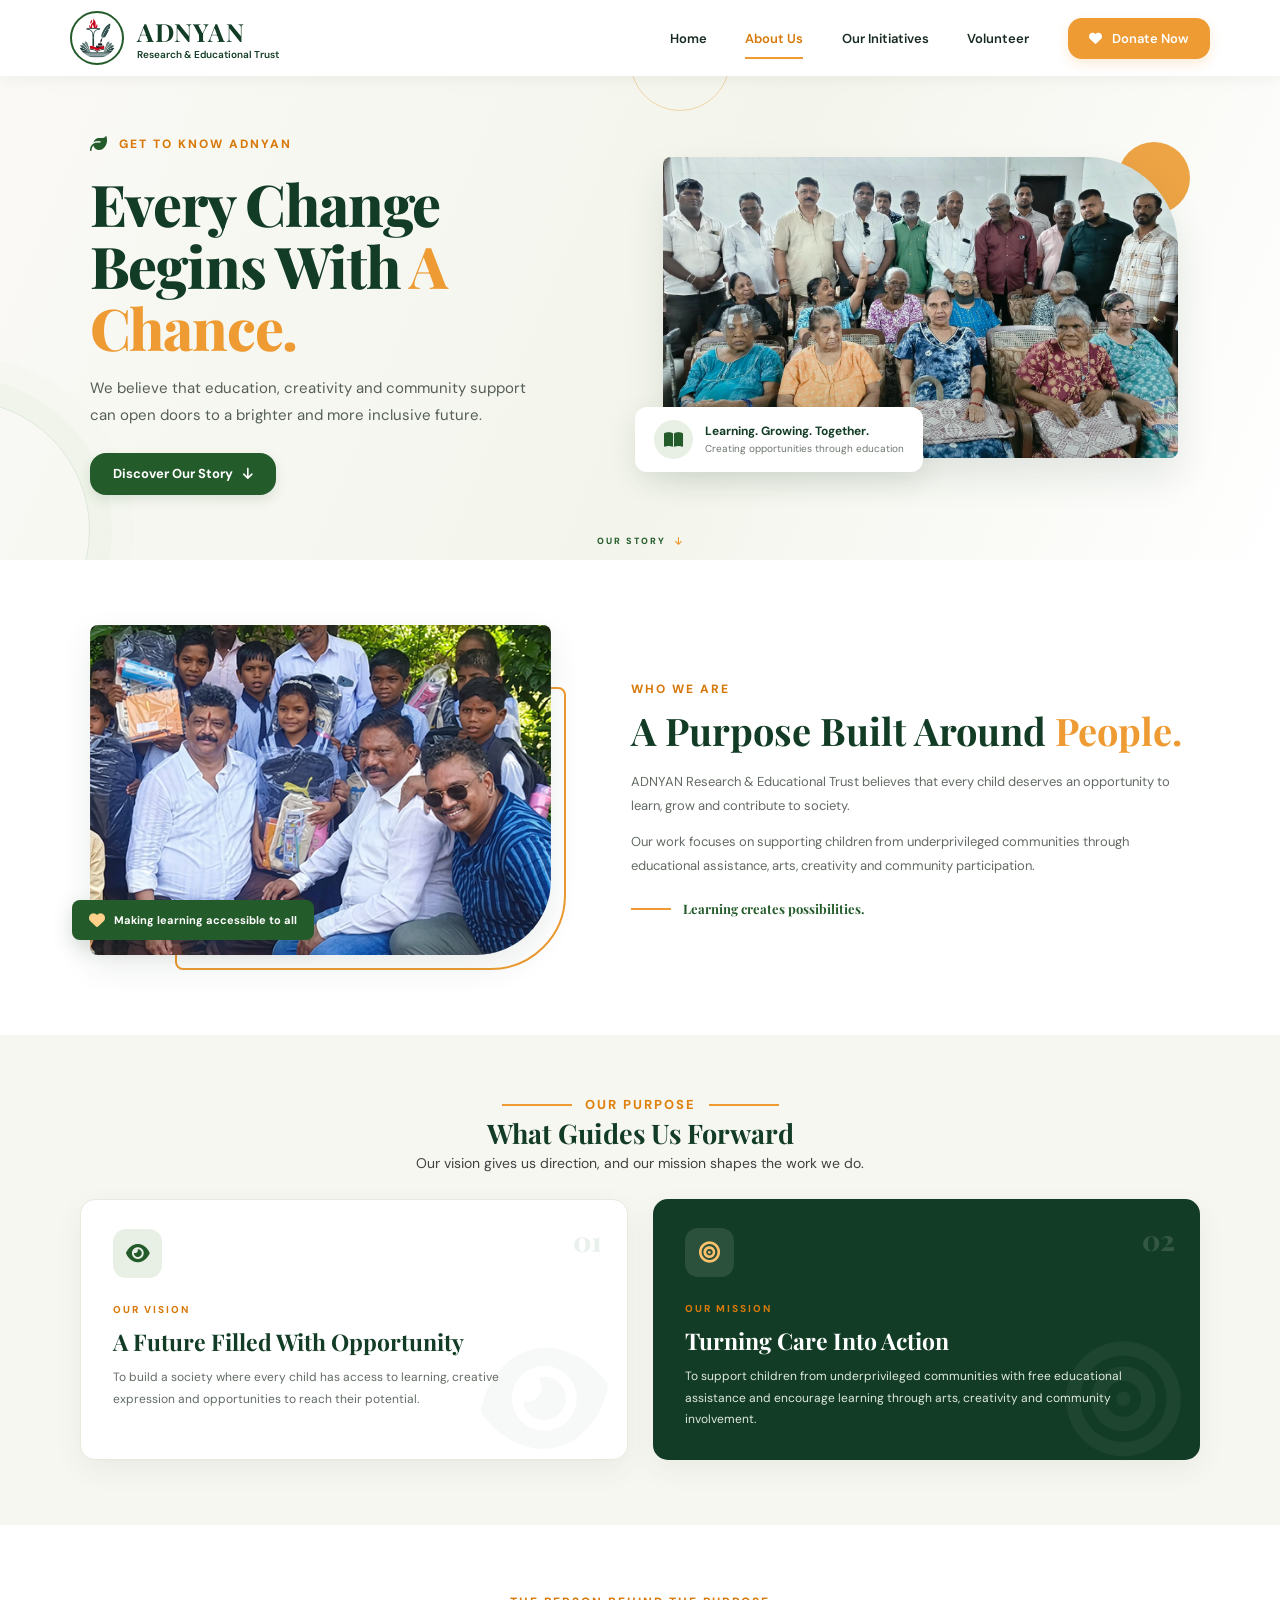
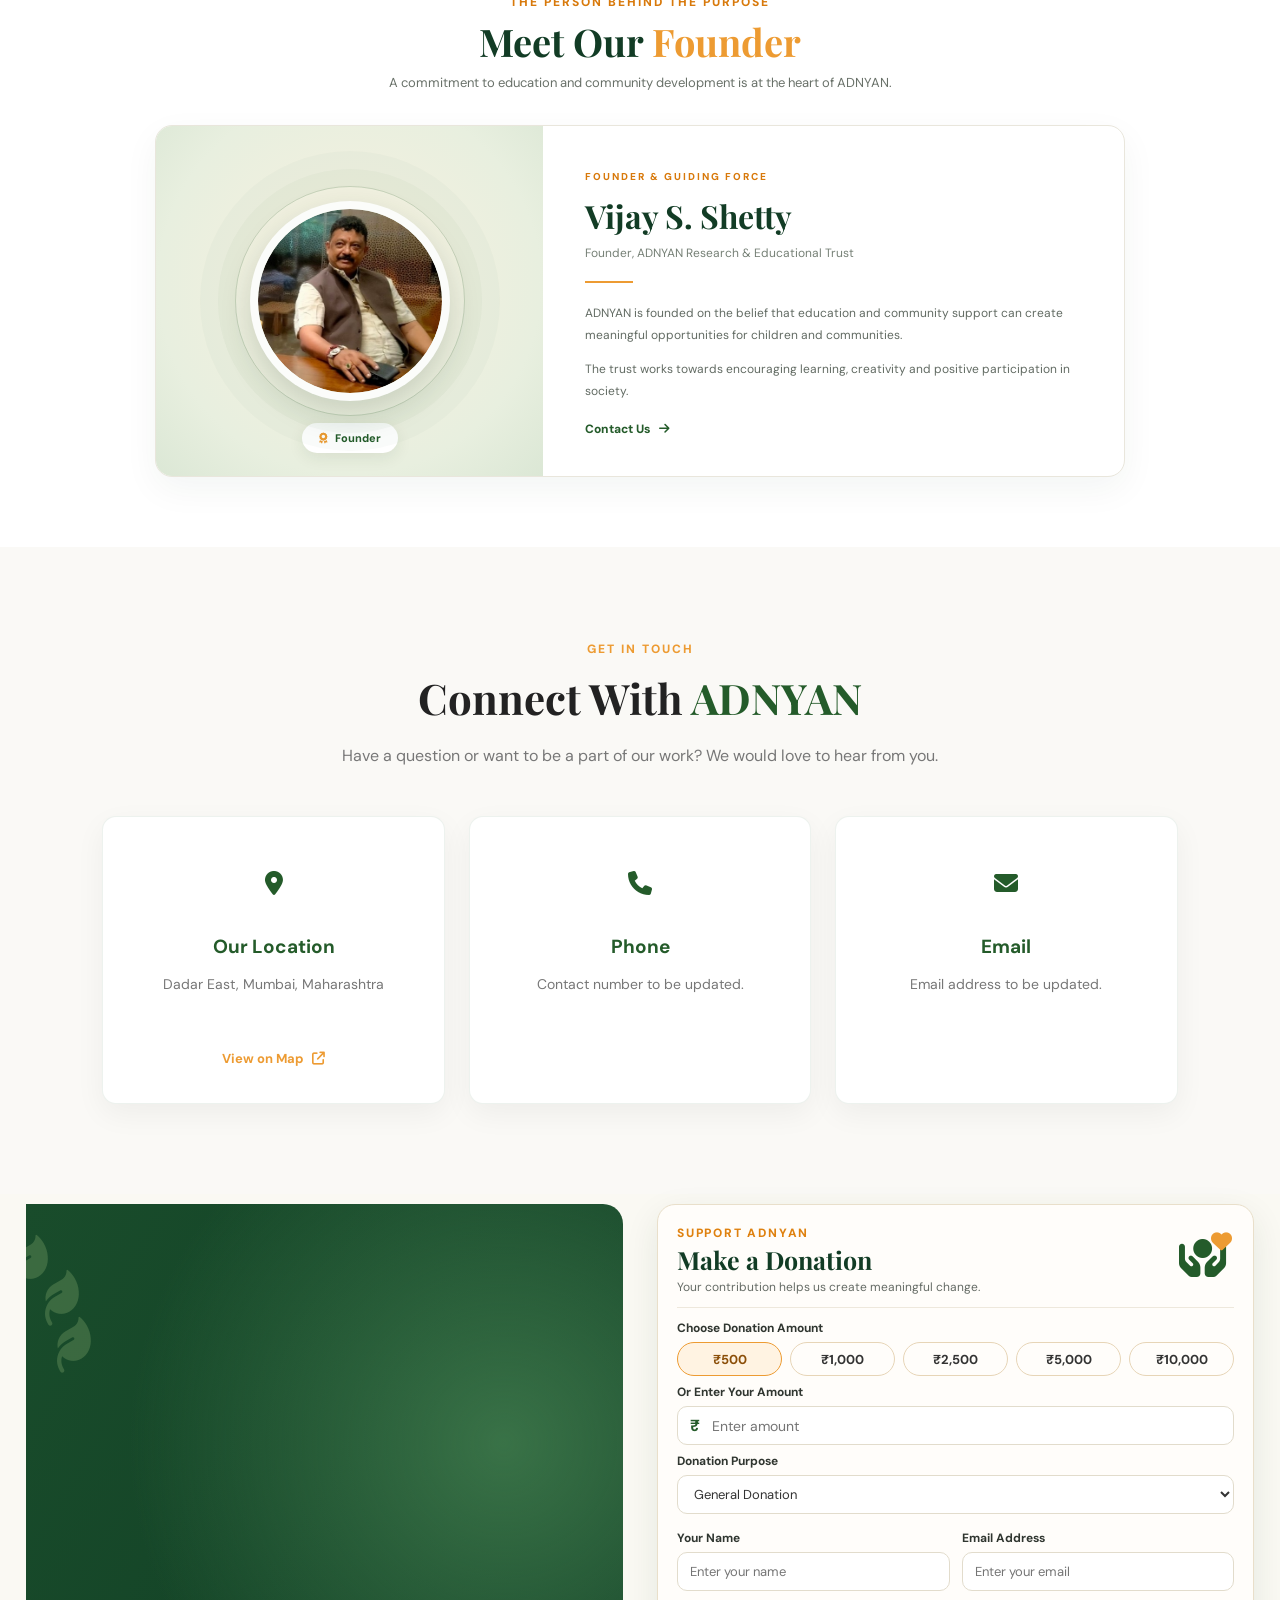
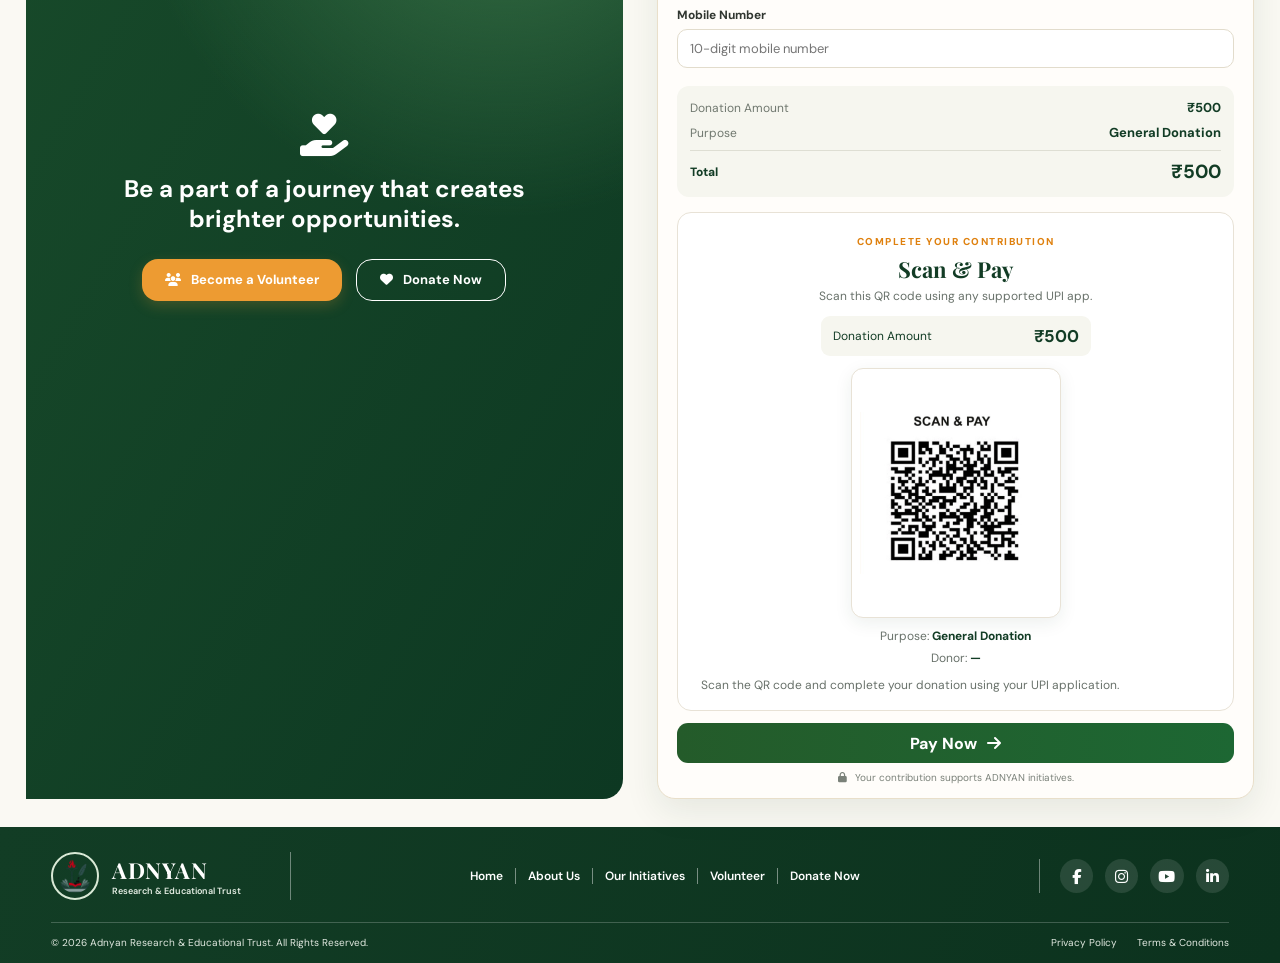
==== commit 831df7c2: "Update aboutus.html" ====
--- a/aboutus.html
+++ b/aboutus.html
@@ -1,3 +1,4 @@
+
 <!DOCTYPE html>
 <html lang="en">
 <head>
@@ -25,7 +26,7 @@
         <div class="loader-glow"></div>
         <div class="loader-ring ring-one"></div>
         <div class="loader-ring ring-two"></div>
-        <img src="images/logo.png" alt="Adnyan Logo" class="loader-logo">
+        <img src="logo.png" alt="Adnyan Logo" class="loader-logo">
       </div>
       <div class="loader-brand">
         <h1>ADNYAN</h1>
@@ -42,7 +43,7 @@
     <!-- HEADER -->
     <header class="site-header">
       <a class="brand" href="index.html" aria-label="Adnyan home">
-        <img src="images/logo.png" alt="Adnyan logo">
+        <img src="logo.png" alt="Adnyan logo">
         <span>
           <strong>ADNYAN</strong>
           <small>Research &amp; Educational Trust</small>
@@ -91,7 +92,7 @@
 
         <div class="about-hero-visual reveal">
           <div class="about-image-frame">
-            <img src="images/banner1.jpeg" alt="Children and community learning activities">
+            <img src="banner1.jpeg" alt="Children and community learning activities">
           </div>
 
           <div class="about-image-caption">
@@ -115,7 +116,7 @@
       <!-- WHO WE ARE -->
       <section class="story-section" id="our-story">
         <div class="story-image-wrap reveal">
-          <img src="images/education1.png" alt="Educational books and learning resources">
+          <img src="education1.png" alt="Educational books and learning resources">
           <div class="story-image-note">
             <i class="fa-solid fa-heart"></i>
             <span>Making learning accessible to all</span>
@@ -194,7 +195,7 @@
         <div class="founder-card reveal">
           <div class="founder-visual">
             <div class="founder-photo-placeholder">
-              <img src="images/founder.jpeg" alt="Vijay S. Shetty - Founder of ADNYAN">
+              <img src="founder.jpeg" alt="Vijay S. Shetty - Founder of ADNYAN">
             </div>
             <div class="founder-visual-label">
               <i class="fa-solid fa-award"></i> Founder
@@ -358,7 +359,7 @@
               </div>
             </div>
 
-            <!-- QR CODE REMAINS VISIBLE -->
+            <!-- QR CODE -->
             <div class="payment-step" id="paymentStep">
               <div class="payment-step-heading">
                 <span class="payment-kicker">COMPLETE YOUR CONTRIBUTION</span>
@@ -372,7 +373,7 @@
               </div>
 
               <div class="payment-qr-frame">
-                <img src="images/qrcode.jpeg" alt="ADNYAN Donation QR Code" id="donationQrImage">
+                <img src="qrcode.jpeg" alt="ADNYAN Donation QR Code" id="donationQrImage">
               </div>
 
               <p class="payment-purpose">
@@ -404,7 +405,7 @@
     <footer class="site-footer">
       <div class="footer-main">
         <a class="footer-brand" href="index.html">
-          <img src="images/logo.png" alt="Adnyan logo">
+          <img src="logo.png" alt="Adnyan logo">
           <span>
             <strong>ADNYAN</strong>
             <small>Research &amp; Educational Trust</small>
@@ -437,4 +438,4 @@
     </footer>
   </div>
 </body>
-</html>+</html>
